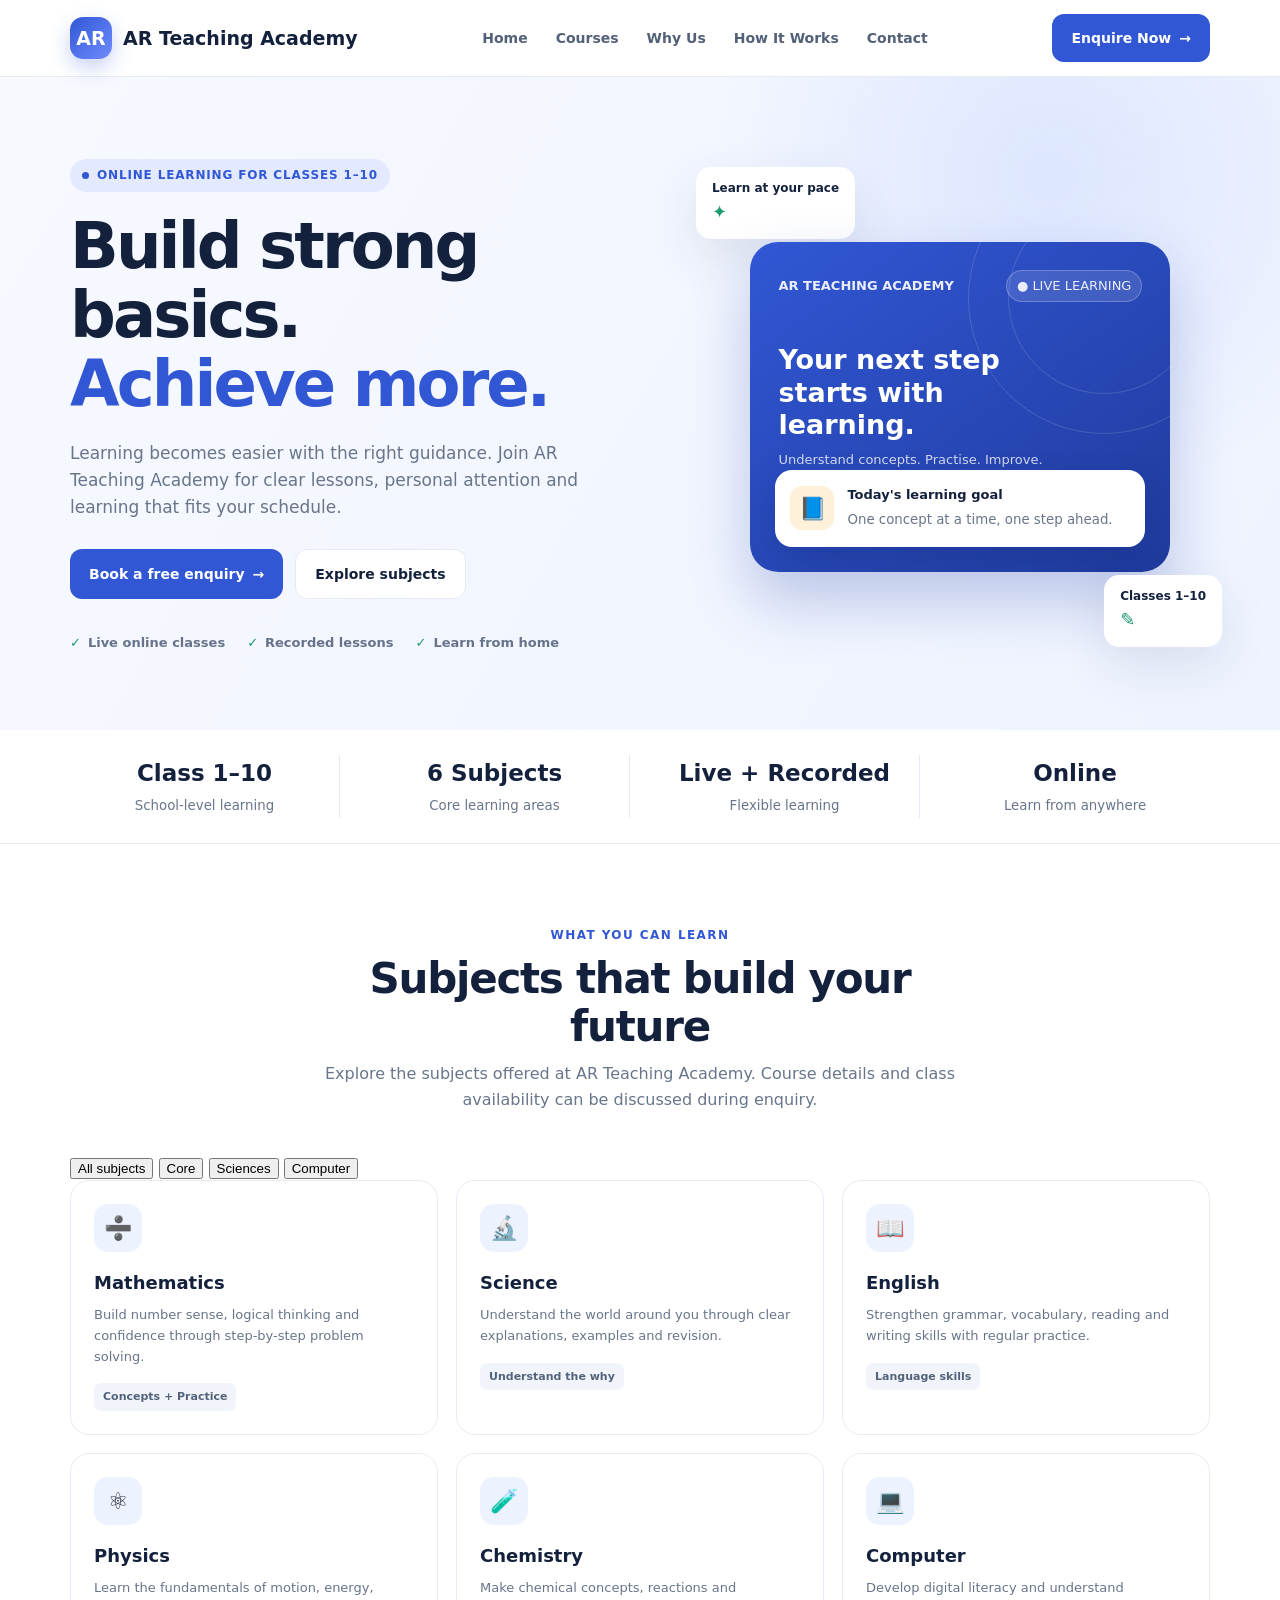
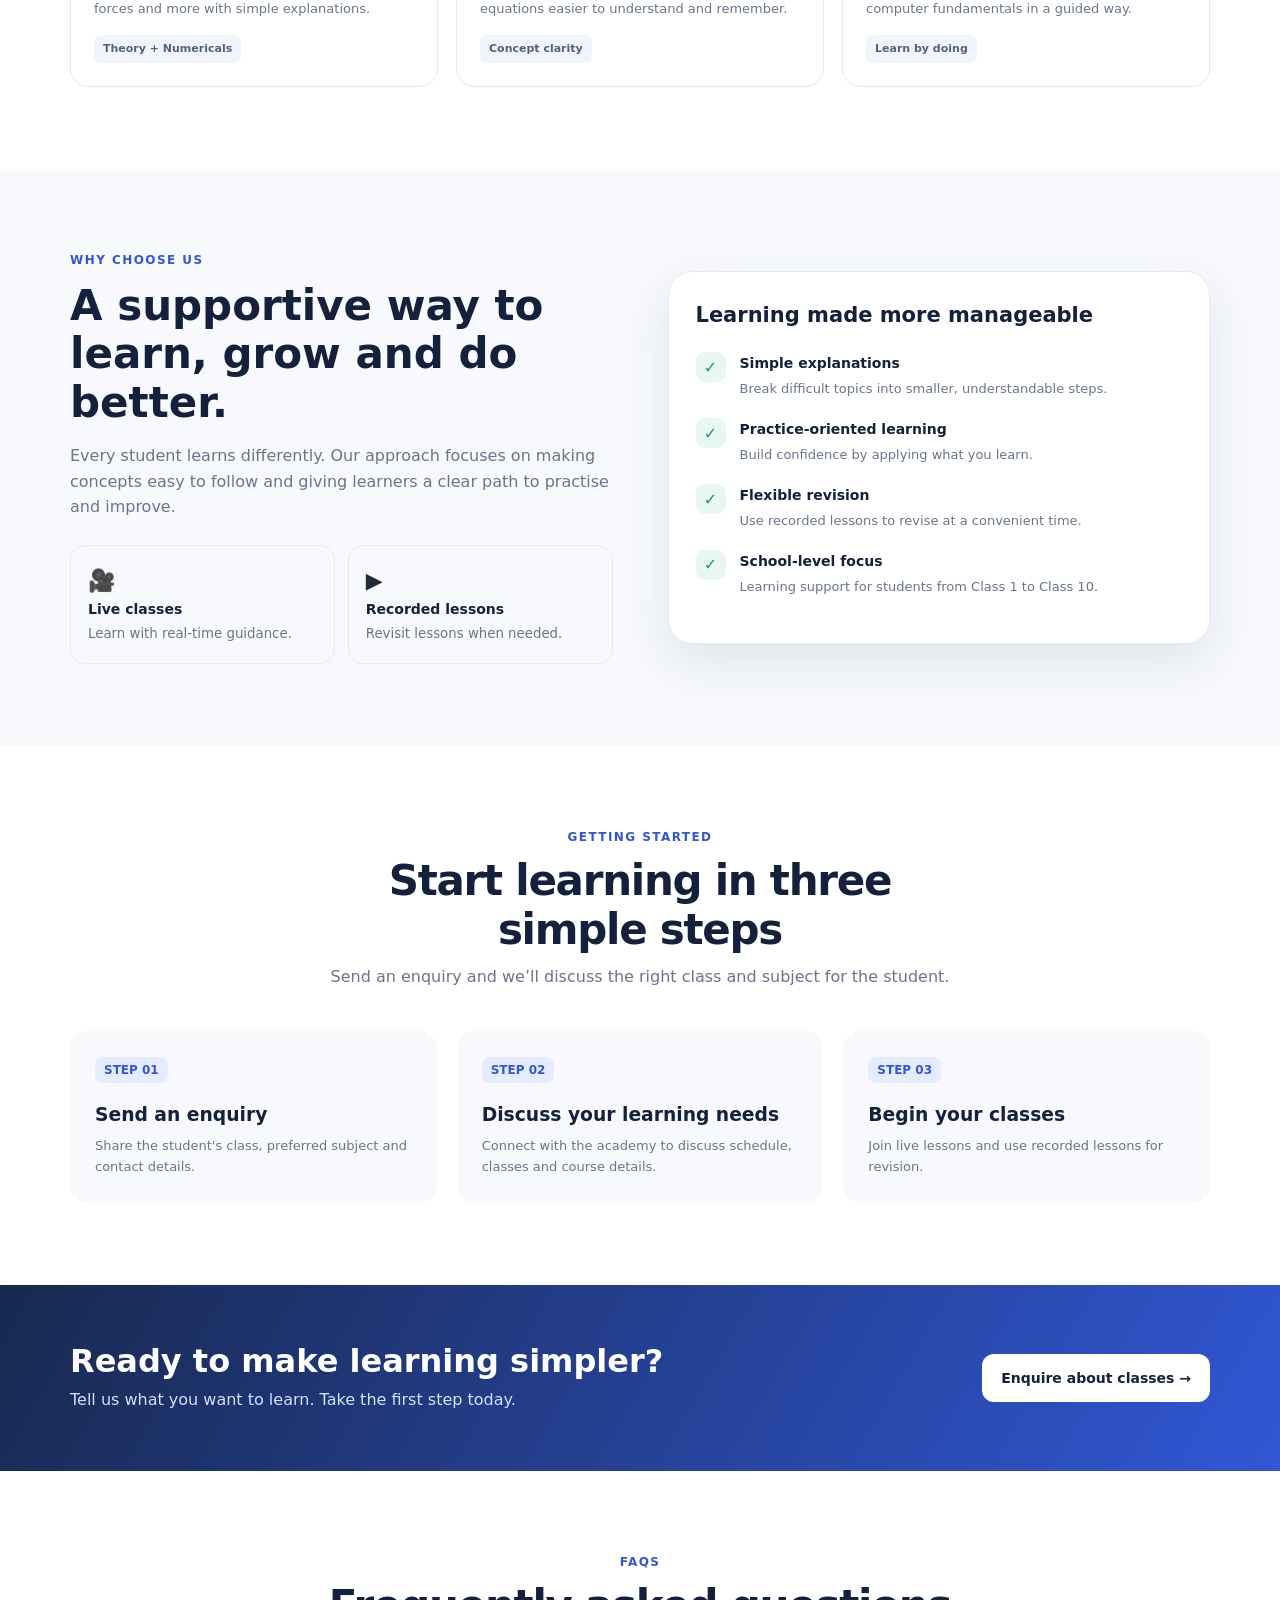
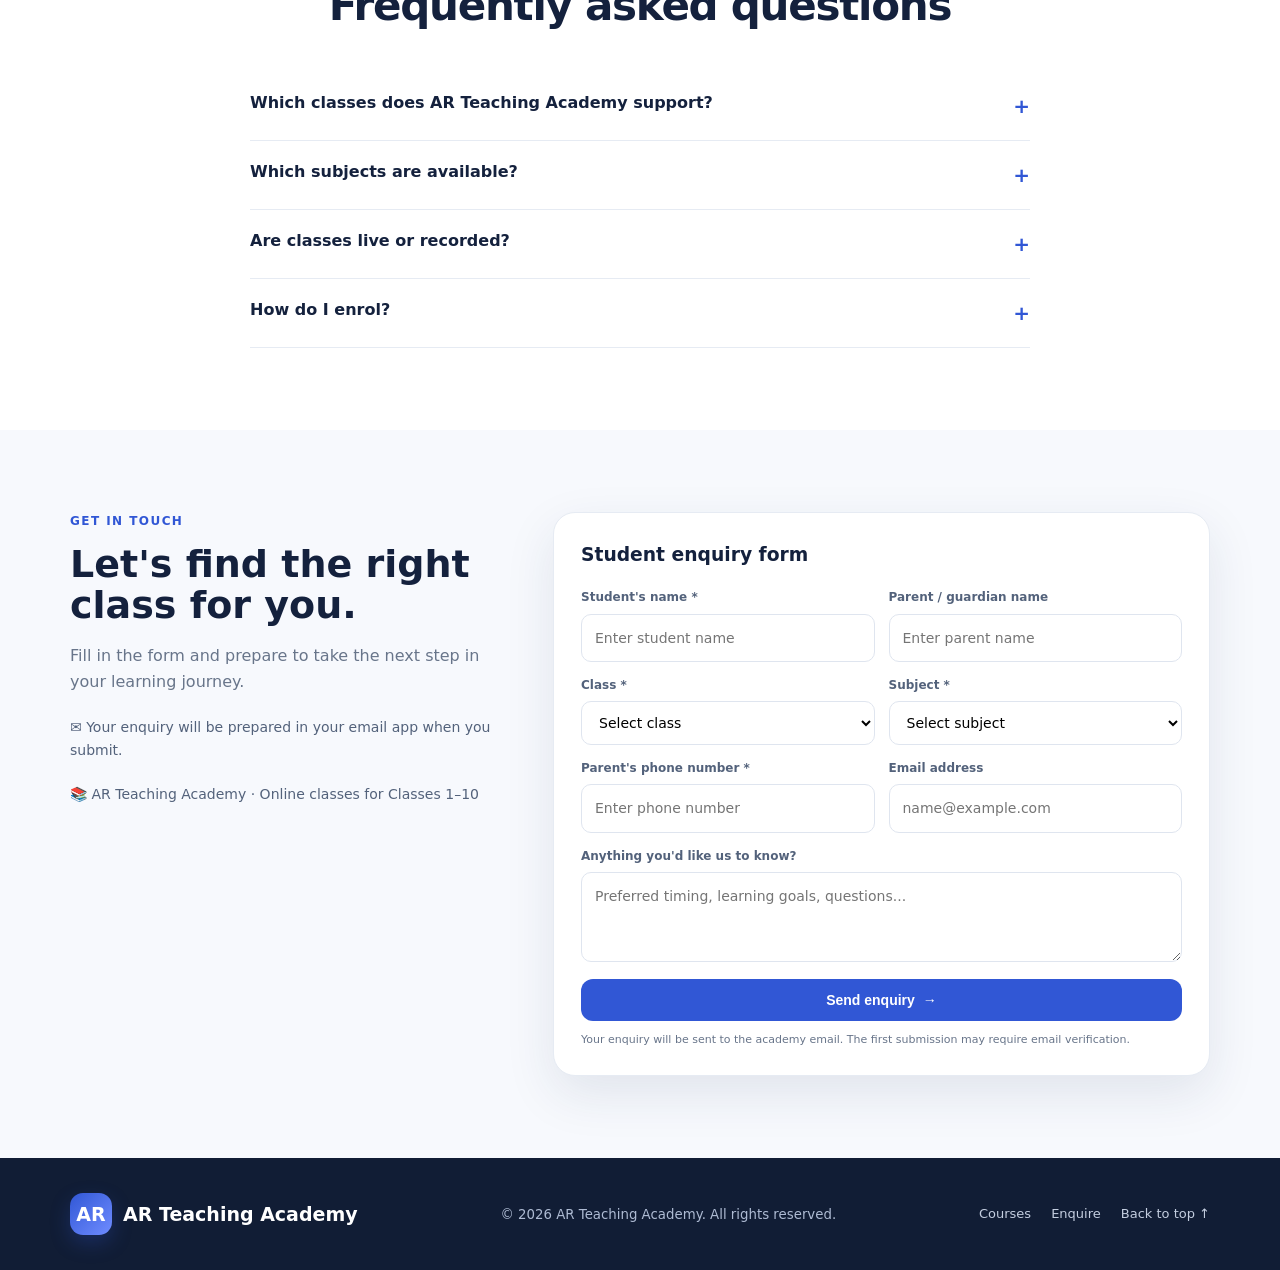
==== ar_teaching_academy.html @ ffdbba0b "Add AR Teaching Academy website" ====
<!DOCTYPE html>
<html lang="en">
<head>
<meta charset="UTF-8">
<meta name="viewport" content="width=device-width, initial-scale=1.0">
<meta name="description" content="AR Teaching Academy — online learning for Classes 1 to 10 with live and recorded lessons.">
<title>AR Teaching Academy | Learn. Grow. Succeed.</title>
<link rel="stylesheet" href="ar_teaching_academy.css">
</head>
<body>
<header>
  <div class="wrap nav">
    <a class="brand" href="#home"><span class="brand-mark">AR</span> AR Teaching Academy</a>
    <nav class="links" id="navLinks"><a href="#home">Home</a><a href="#courses">Courses</a><a href="#about">Why Us</a><a href="#how">How It Works</a><a href="#contact">Contact</a></nav>
    <a class="btn" href="#contact">Enquire Now <span>→</span></a>
    <button class="menu" id="menuBtn" aria-label="Open menu">☰</button>
  </div>
</header>
<main>
<section class="hero" id="home">
 <div class="wrap hero-grid">
  <div>
   <div class="eyebrow"><i></i> Online learning for Classes 1–10</div>
   <h1>Build strong basics.<br><span>Achieve more.</span></h1>
   <p>Learning becomes easier with the right guidance. Join AR Teaching Academy for clear lessons, personal attention and learning that fits your schedule.</p>
   <div class="hero-actions"><a class="btn" href="#contact">Book a free enquiry <span>→</span></a><a class="btn secondary" href="#courses">Explore subjects</a></div>
   <div class="proof"><span>Live online classes</span><span>Recorded lessons</span><span>Learn from home</span></div>
  </div>
  <div class="hero-art">
   <div class="float one">Learn at your pace <b>✦</b></div>
   <div class="study-card">
    <div class="card-top"><strong>AR TEACHING ACADEMY</strong><span class="live">● LIVE LEARNING</span></div>
    <div class="study-title">Your next step starts with learning.</div>
    <div class="study-sub">Understand concepts. Practise. Improve.</div>
    <div class="lesson"><div class="lesson-icon">📘</div><div><strong>Today's learning goal</strong><small>One concept at a time, one step ahead.</small></div></div>
   </div>
   <div class="float two">Classes 1–10 <b>✎</b></div>
  </div>
 </div>
</section>
<div class="stats"><div class="wrap stats-grid">
 <div class="stat"><strong>Class 1–10</strong><small>School-level learning</small></div>
 <div class="stat"><strong>6 Subjects</strong><small>Core learning areas</small></div>
 <div class="stat"><strong>Live + Recorded</strong><small>Flexible learning</small></div>
 <div class="stat"><strong>Online</strong><small>Learn from anywhere</small></div>
</div></div>
<section id="courses">
 <div class="wrap">
  <div class="section-head"><div class="kicker">What you can learn</div><h2>Subjects that build your future</h2><p>Explore the subjects offered at AR Teaching Academy. Course details and class availability can be discussed during enquiry.</p></div>
  <div class="course-filters" role="group" aria-label="Filter courses by subject area">
   <button class="course-filter" type="button" data-filter="all" aria-pressed="true">All subjects</button>
   <button class="course-filter" type="button" data-filter="core" aria-pressed="false">Core</button>
   <button class="course-filter" type="button" data-filter="science" aria-pressed="false">Sciences</button>
   <button class="course-filter" type="button" data-filter="computer" aria-pressed="false">Computer</button>
  </div>
  <div class="course-grid">
   <article class="course" data-category="core"><div class="course-icon">➗</div><h3>Mathematics</h3><p>Build number sense, logical thinking and confidence through step-by-step problem solving.</p><span class="tag">Concepts + Practice</span></article>
   <article class="course" data-category="science"><div class="course-icon">🔬</div><h3>Science</h3><p>Understand the world around you through clear explanations, examples and revision.</p><span class="tag">Understand the why</span></article>
   <article class="course" data-category="core"><div class="course-icon">📖</div><h3>English</h3><p>Strengthen grammar, vocabulary, reading and writing skills with regular practice.</p><span class="tag">Language skills</span></article>
   <article class="course" data-category="science"><div class="course-icon">⚛️</div><h3>Physics</h3><p>Learn the fundamentals of motion, energy, forces and more with simple explanations.</p><span class="tag">Theory + Numericals</span></article>
   <article class="course" data-category="science"><div class="course-icon">🧪</div><h3>Chemistry</h3><p>Make chemical concepts, reactions and equations easier to understand and remember.</p><span class="tag">Concept clarity</span></article>
   <article class="course" data-category="computer"><div class="course-icon">💻</div><h3>Computer</h3><p>Develop digital literacy and understand computer fundamentals in a guided way.</p><span class="tag">Learn by doing</span></article>
  </div>
 </div>
</section>
<section class="why" id="about">
 <div class="wrap why-grid">
  <div class="why-copy"><div class="kicker">Why choose us</div><h2>A supportive way to learn, grow and do better.</h2><p>Every student learns differently. Our approach focuses on making concepts easy to follow and giving learners a clear path to practise and improve.</p>
   <div class="mode-grid"><div class="mode"><span>🎥</span><strong>Live classes</strong><small>Learn with real-time guidance.</small></div><div class="mode"><span>▶️</span><strong>Recorded lessons</strong><small>Revisit lessons when needed.</small></div></div>
  </div>
  <div class="why-panel"><h3>Learning made more manageable</h3>
   <div class="feature"><div class="check">✓</div><div><strong>Simple explanations</strong><small>Break difficult topics into smaller, understandable steps.</small></div></div>
   <div class="feature"><div class="check">✓</div><div><strong>Practice-oriented learning</strong><small>Build confidence by applying what you learn.</small></div></div>
   <div class="feature"><div class="check">✓</div><div><strong>Flexible revision</strong><small>Use recorded lessons to revise at a convenient time.</small></div></div>
   <div class="feature"><div class="check">✓</div><div><strong>School-level focus</strong><small>Learning support for students from Class 1 to Class 10.</small></div></div>
  </div>
 </div>
</section>
<section id="how">
 <div class="wrap"><div class="section-head"><div class="kicker">Getting started</div><h2>Start learning in three simple steps</h2><p>Send an enquiry and we’ll discuss the right class and subject for the student.</p></div>
  <div class="steps">
   <div class="step"><span class="number">STEP 01</span><h3>Send an enquiry</h3><p>Share the student's class, preferred subject and contact details.</p></div>
   <div class="step"><span class="number">STEP 02</span><h3>Discuss your learning needs</h3><p>Connect with the academy to discuss schedule, classes and course details.</p></div>
   <div class="step"><span class="number">STEP 03</span><h3>Begin your classes</h3><p>Join live lessons and use recorded lessons for revision.</p></div>
  </div>
 </div>
</section>
<div class="cta"><div class="wrap cta-inner"><div><h2>Ready to make learning simpler?</h2><p>Tell us what you want to learn. Take the first step today.</p></div><a class="btn" href="#contact">Enquire about classes →</a></div></div>
<section>
 <div class="wrap"><div class="section-head"><div class="kicker">FAQs</div><h2>Frequently asked questions</h2></div>
  <div class="faq-list">
   <details class="faq"><summary>Which classes does AR Teaching Academy support?</summary><p>The academy is intended for students from Class 1 to Class 10.</p></details>
   <details class="faq"><summary>Which subjects are available?</summary><p>Mathematics, Science, English, Physics, Chemistry and Computer are listed. Ask us about the suitable subject for your class.</p></details>
   <details class="faq"><summary>Are classes live or recorded?</summary><p>The learning model includes both live and recorded lessons. Exact availability can be confirmed when you enquire.</p></details>
   <details class="faq"><summary>How do I enrol?</summary><p>Fill out the enquiry form below. The academy can then contact you to discuss the next steps.</p></details>
  </div>
 </div>
</section>
<section class="contact" id="contact">
 <div class="wrap contact-grid">
  <div class="contact-copy"><div class="kicker">Get in touch</div><h2>Let's find the right class for you.</h2><p>Fill in the form and prepare to take the next step in your learning journey.</p><div class="contact-detail">✉️ Your enquiry will be prepared in your email app when you submit.</div><div class="contact-detail">📚 AR Teaching Academy · Online classes for Classes 1–10</div></div>
  <form class="form" id="enquiryForm" action="https://formsubmit.co/rdubeyadarsh@gmail.com" method="POST">
   <h3>Student enquiry form</h3>
   <input type="hidden" name="_subject" value="New student enquiry - AR Teaching Academy">
   <input type="hidden" name="_template" value="table">
   <div class="fields">
    <div class="field"><label for="student">Student's name *</label><input id="student" name="student" required placeholder="Enter student name"></div>
    <div class="field"><label for="parent">Parent / guardian name</label><input id="parent" name="parent" placeholder="Enter parent name"></div>
    <div class="field"><label for="class">Class *</label><select id="class" name="class" required><option value="">Select class</option><option>Class 1</option><option>Class 2</option><option>Class 3</option><option>Class 4</option><option>Class 5</option><option>Class 6</option><option>Class 7</option><option>Class 8</option><option>Class 9</option><option>Class 10</option></select></div>
    <div class="field"><label for="subject">Subject *</label><select id="subject" name="subject" required><option value="">Select subject</option><option>Mathematics</option><option>Science</option><option>English</option><option>Physics</option><option>Chemistry</option><option>Computer</option></select></div>
    <div class="field"><label for="phone">Parent's phone number *</label><input id="phone" name="phone" type="tel" required pattern="[0-9+\-\s]{8,15}" placeholder="Enter phone number"></div>
    <div class="field"><label for="email">Email address</label><input id="email" name="email" type="email" placeholder="name@example.com"></div>
    <div class="field full"><label for="message">Anything you'd like us to know?</label><textarea id="message" name="message" placeholder="Preferred timing, learning goals, questions..."></textarea></div>
   </div>
  <button class="btn" type="submit">Send enquiry <span>→</span></button>
  <p class="notice">Your enquiry will be sent to the academy email. The first submission may require email verification.</p>
  </form>
 </div>
</section>
</main>
<footer><div class="wrap foot"><a class="brand" href="#home"><span class="brand-mark">AR</span> AR Teaching Academy</a><small>© <span id="year"></span> AR Teaching Academy. All rights reserved.</small><div class="foot-links"><a href="#courses">Courses</a><a href="#contact">Enquire</a><a href="#home">Back to top ↑</a></div></div></footer>
<script>
const menuBtn=document.getElementById('menuBtn'), navLinks=document.getElementById('navLinks');
menuBtn.addEventListener('click',()=>navLinks.classList.toggle('show'));
navLinks.querySelectorAll('a').forEach(a=>a.addEventListener('click',()=>navLinks.classList.remove('show')));
const courseFilters=document.querySelectorAll('.course-filter');
const courseCards=document.querySelectorAll('.course');
courseFilters.forEach(button=>button.addEventListener('click',()=>{
 const filter=button.dataset.filter;
 courseCards.forEach(card=>card.hidden=filter!=='all'&&card.dataset.category!==filter);
 courseFilters.forEach(item=>item.setAttribute('aria-pressed',String(item===button)));
}));
document.getElementById('year').textContent=new Date().getFullYear();
</script>
</body>
</html>
---- ar_teaching_academy.css ----
:root{--navy:#14213d;--blue:#3157d5;--sky:#edf3ff;--ink:#202a3b;--muted:#68758a;--white:#fff;--line:#e6ebf3;--gold:#ffbd59;--green:#1c9b73;--shadow:0 18px 50px rgba(25,48,91,.10)}
*{box-sizing:border-box}html{scroll-behavior:smooth}body{margin:0;font-family:Inter,ui-sans-serif,system-ui,-apple-system,"Segoe UI",sans-serif;color:var(--ink);background:#fff;line-height:1.6}a{text-decoration:none;color:inherit}.wrap{width:min(1140px,calc(100% - 40px));margin:auto}
header{position:sticky;top:0;z-index:20;background:rgba(255,255,255,.94);backdrop-filter:blur(14px);border-bottom:1px solid var(--line)}.nav{height:76px;display:flex;align-items:center;justify-content:space-between}.brand{display:flex;align-items:center;gap:11px;font-weight:800;color:var(--navy);font-size:19px}.brand-mark{width:42px;height:42px;border-radius:13px;background:linear-gradient(135deg,#3157d5,#6f8cff);display:grid;place-items:center;color:white;font-weight:900;box-shadow:0 8px 20px #3157d544}.links{display:flex;align-items:center;gap:28px;color:#526078;font-size:14px;font-weight:600}.links a:hover{color:var(--blue)}.btn{border:0;border-radius:12px;padding:13px 19px;background:var(--blue);color:#fff;font-weight:700;font-size:14px;cursor:pointer;display:inline-flex;align-items:center;justify-content:center;gap:8px;transition:.2s}.btn:hover{transform:translateY(-2px);box-shadow:0 10px 22px #3157d533}.btn.secondary{background:#fff;color:var(--navy);border:1px solid var(--line)}.menu{display:none;background:none;border:0;font-size:25px;color:var(--navy)}
.hero{background:radial-gradient(circle at 82% 15%,#dce6ff 0,transparent 28%),linear-gradient(120deg,#f7f9ff,#eef3ff);padding:82px 0 76px;overflow:hidden}.hero-grid{display:grid;grid-template-columns:1.08fr .92fr;gap:55px;align-items:center}.eyebrow{display:inline-flex;align-items:center;gap:8px;background:#e3eaff;color:#3157d5;padding:7px 12px;border-radius:99px;font-size:12px;font-weight:800;letter-spacing:.07em;text-transform:uppercase}.eyebrow i{width:7px;height:7px;background:#3157d5;border-radius:50%}h1{font-size:clamp(42px,5vw,64px);line-height:1.08;letter-spacing:-.045em;color:var(--navy);margin:20px 0}h1 span{color:var(--blue)}.hero p{font-size:17px;color:var(--muted);max-width:550px;margin:0 0 28px}.hero-actions{display:flex;gap:12px;flex-wrap:wrap}.proof{display:flex;gap:22px;margin-top:34px;color:#66738a;font-size:13px;font-weight:600}.proof span:before{content:"✓";color:var(--green);font-weight:900;margin-right:7px}.hero-art{position:relative;min-height:380px;display:grid;place-items:center}.study-card{position:relative;width:min(420px,100%);height:330px;border-radius:28px;background:linear-gradient(145deg,#3157d5,#203b9d);box-shadow:0 28px 60px #2343a644;padding:28px;color:white;overflow:hidden}.study-card:before,.study-card:after{content:"";position:absolute;border:1px solid #ffffff25;border-radius:50%;width:270px;height:270px;right:-70px;top:-80px}.study-card:after{width:190px;height:190px;right:-30px;top:-40px}.card-top{display:flex;justify-content:space-between;align-items:center;font-size:13px;opacity:.9}.live{background:#ffffff22;border:1px solid #ffffff44;border-radius:99px;padding:5px 10px}.study-title{font-size:27px;line-height:1.2;font-weight:800;margin:42px 0 8px;max-width:260px}.study-sub{opacity:.8;font-size:13px}.lesson{position:absolute;bottom:25px;left:25px;right:25px;background:#fff;color:var(--navy);border-radius:17px;padding:15px;display:flex;align-items:center;gap:13px;box-shadow:0 12px 30px #102b7044}.lesson-icon{width:44px;height:44px;border-radius:12px;background:#fff0d9;display:grid;place-items:center;font-size:22px}.lesson strong{display:block;font-size:13px}.lesson small{color:var(--muted)}.float{position:absolute;background:#fff;border-radius:15px;padding:12px 16px;box-shadow:var(--shadow);font-size:12px;font-weight:800;color:var(--navy)}.float.one{left:-15px;top:42px}.float.two{right:-12px;bottom:32px}.float b{color:var(--green);font-size:18px;display:block}
.stats{padding:25px 0;border-bottom:1px solid var(--line)}.stats-grid{display:grid;grid-template-columns:repeat(4,1fr);gap:20px}.stat{text-align:center;border-right:1px solid var(--line)}.stat:last-child{border:0}.stat strong{font-size:23px;color:var(--navy);display:block}.stat small{color:var(--muted)}
section{padding:82px 0}.section-head{text-align:center;max-width:650px;margin:0 auto 42px}.kicker{color:var(--blue);font-size:12px;font-weight:800;letter-spacing:.12em;text-transform:uppercase}.section-head h2{font-size:clamp(29px,4vw,42px);line-height:1.15;color:var(--navy);letter-spacing:-.03em;margin:10px 0}.section-head p{color:var(--muted);margin:0}.course-grid{display:grid;grid-template-columns:repeat(3,1fr);gap:18px}.course{border:1px solid var(--line);border-radius:19px;padding:23px;background:#fff;transition:.2s}.course:hover{transform:translateY(-5px);box-shadow:var(--shadow);border-color:#cbd7ff}.course-icon{width:48px;height:48px;border-radius:14px;display:grid;place-items:center;font-size:23px;background:#edf2ff;margin-bottom:17px}.course h3{margin:0 0 7px;color:var(--navy);font-size:18px}.course p{margin:0;color:var(--muted);font-size:13px}.tag{display:inline-block;margin-top:16px;background:#f1f5fb;color:#53627b;padding:5px 9px;border-radius:7px;font-size:11px;font-weight:700}
.why{background:#f7f9fd}.why-grid{display:grid;grid-template-columns:1fr 1fr;gap:55px;align-items:center}.why-panel{background:#fff;border:1px solid var(--line);border-radius:24px;padding:27px;box-shadow:var(--shadow)}.why-panel h3{margin:0 0 20px;color:var(--navy);font-size:21px}.feature{display:flex;gap:14px;margin:18px 0}.check{flex:none;width:30px;height:30px;border-radius:9px;background:#e8f7f1;color:var(--green);display:grid;place-items:center;font-weight:900}.feature strong{display:block;color:var(--navy);font-size:14px}.feature small{color:var(--muted);font-size:13px}.why-copy h2{font-size:clamp(30px,4vw,42px);line-height:1.15;color:var(--navy);margin:12px 0}.why-copy p{color:var(--muted)}.mode-grid{display:grid;grid-template-columns:1fr 1fr;gap:13px;margin-top:25px}.mode{padding:17px;border:1px solid var(--line);border-radius:15px}.mode span{font-size:22px}.mode strong{display:block;color:var(--navy);font-size:14px}.mode small{color:var(--muted)}
.steps{display:grid;grid-template-columns:repeat(3,1fr);gap:20px}.step{padding:25px;border-radius:18px;background:#f7f9fd}.number{font-size:12px;font-weight:900;color:var(--blue);background:#e5ecff;border-radius:8px;padding:6px 9px}.step h3{color:var(--navy);margin:18px 0 6px}.step p{color:var(--muted);font-size:13px;margin:0}
.cta{background:linear-gradient(120deg,#18294f,#3157d5);color:#fff;padding:58px 0}.cta-inner{display:flex;align-items:center;justify-content:space-between;gap:25px}.cta h2{font-size:32px;line-height:1.15;margin:0 0 8px}.cta p{margin:0;color:#d6e0ff}.cta .btn{background:#fff;color:var(--navy);white-space:nowrap}
.faq-list{max-width:780px;margin:auto}.faq{border-bottom:1px solid var(--line);padding:18px 0}.faq summary{font-weight:750;color:var(--navy);cursor:pointer;list-style:none;display:flex;justify-content:space-between;gap:20px}.faq summary:after{content:"+";color:var(--blue);font-size:20px}.faq[open] summary:after{content:"−"}.faq p{color:var(--muted);font-size:14px;margin:12px 0 0}
.contact{background:#f7f9fd}.contact-grid{display:grid;grid-template-columns:.8fr 1.2fr;gap:45px;align-items:start}.contact-copy h2{font-size:38px;line-height:1.1;color:var(--navy);margin:12px 0}.contact-copy p{color:var(--muted)}.contact-detail{margin-top:22px;color:#53627b;font-size:14px}.form{background:#fff;border:1px solid var(--line);border-radius:22px;padding:27px;box-shadow:var(--shadow)}.form h3{margin:0 0 18px;color:var(--navy)}.fields{display:grid;grid-template-columns:1fr 1fr;gap:14px}.field{display:flex;flex-direction:column;gap:6px}.field.full{grid-column:1/-1}.field label{font-size:12px;font-weight:750;color:#53627b}.field input,.field select,.field textarea{width:100%;border:1px solid #dfe5ef;border-radius:10px;padding:12px 13px;font:inherit;font-size:14px;outline:none;background:#fff}.field input:focus,.field select:focus,.field textarea:focus{border-color:var(--blue);box-shadow:0 0 0 3px #3157d51a}.field textarea{resize:vertical;min-height:90px}.form .btn{width:100%;margin-top:17px}.notice{font-size:11px;color:var(--muted);margin:10px 0 0}.success{display:none;background:#e8f7f1;color:#167452;padding:12px;border-radius:10px;font-size:13px;margin-top:12px}
footer{background:#111d35;color:#dce4f6;padding:35px 0}.foot{display:flex;justify-content:space-between;align-items:center;gap:20px}.foot .brand{color:#fff}.foot small{color:#aebbd3}.foot-links{display:flex;gap:20px;font-size:13px;color:#c4cee0}
@media(max-width:800px){.links{display:none;position:absolute;top:76px;left:0;right:0;background:white;padding:20px 25px;border-bottom:1px solid var(--line);flex-direction:column;align-items:flex-start}.links.show{display:flex}.menu{display:block}.nav>.btn{display:none}.hero-grid,.why-grid,.contact-grid{grid-template-columns:1fr}.hero{padding:58px 0}.hero-art{min-height:340px}.float{display:none}.course-grid{grid-template-columns:repeat(2,1fr)}.stats-grid{grid-template-columns:repeat(2,1fr);row-gap:22px}.stat:nth-child(2){border:0}.steps{grid-template-columns:1fr}.cta-inner{align-items:flex-start;flex-direction:column}}
@media(max-width:520px){.wrap{width:min(100% - 30px,1140px)}section{padding:62px 0}.course-grid{grid-template-columns:1fr}.hero-art{min-height:300px}.study-card{height:290px;padding:22px}.study-title{margin-top:32px;font-size:24px}.lesson{left:15px;right:15px;bottom:15px}.proof{gap:12px;flex-wrap:wrap}.fields{grid-template-columns:1fr}.field.full{grid-column:auto}.foot{align-items:flex-start;flex-direction:column}.foot-links{flex-wrap:wrap}}
@media(min-width:801px){.float.one{top:-50px}.float.two{bottom:-50px}}
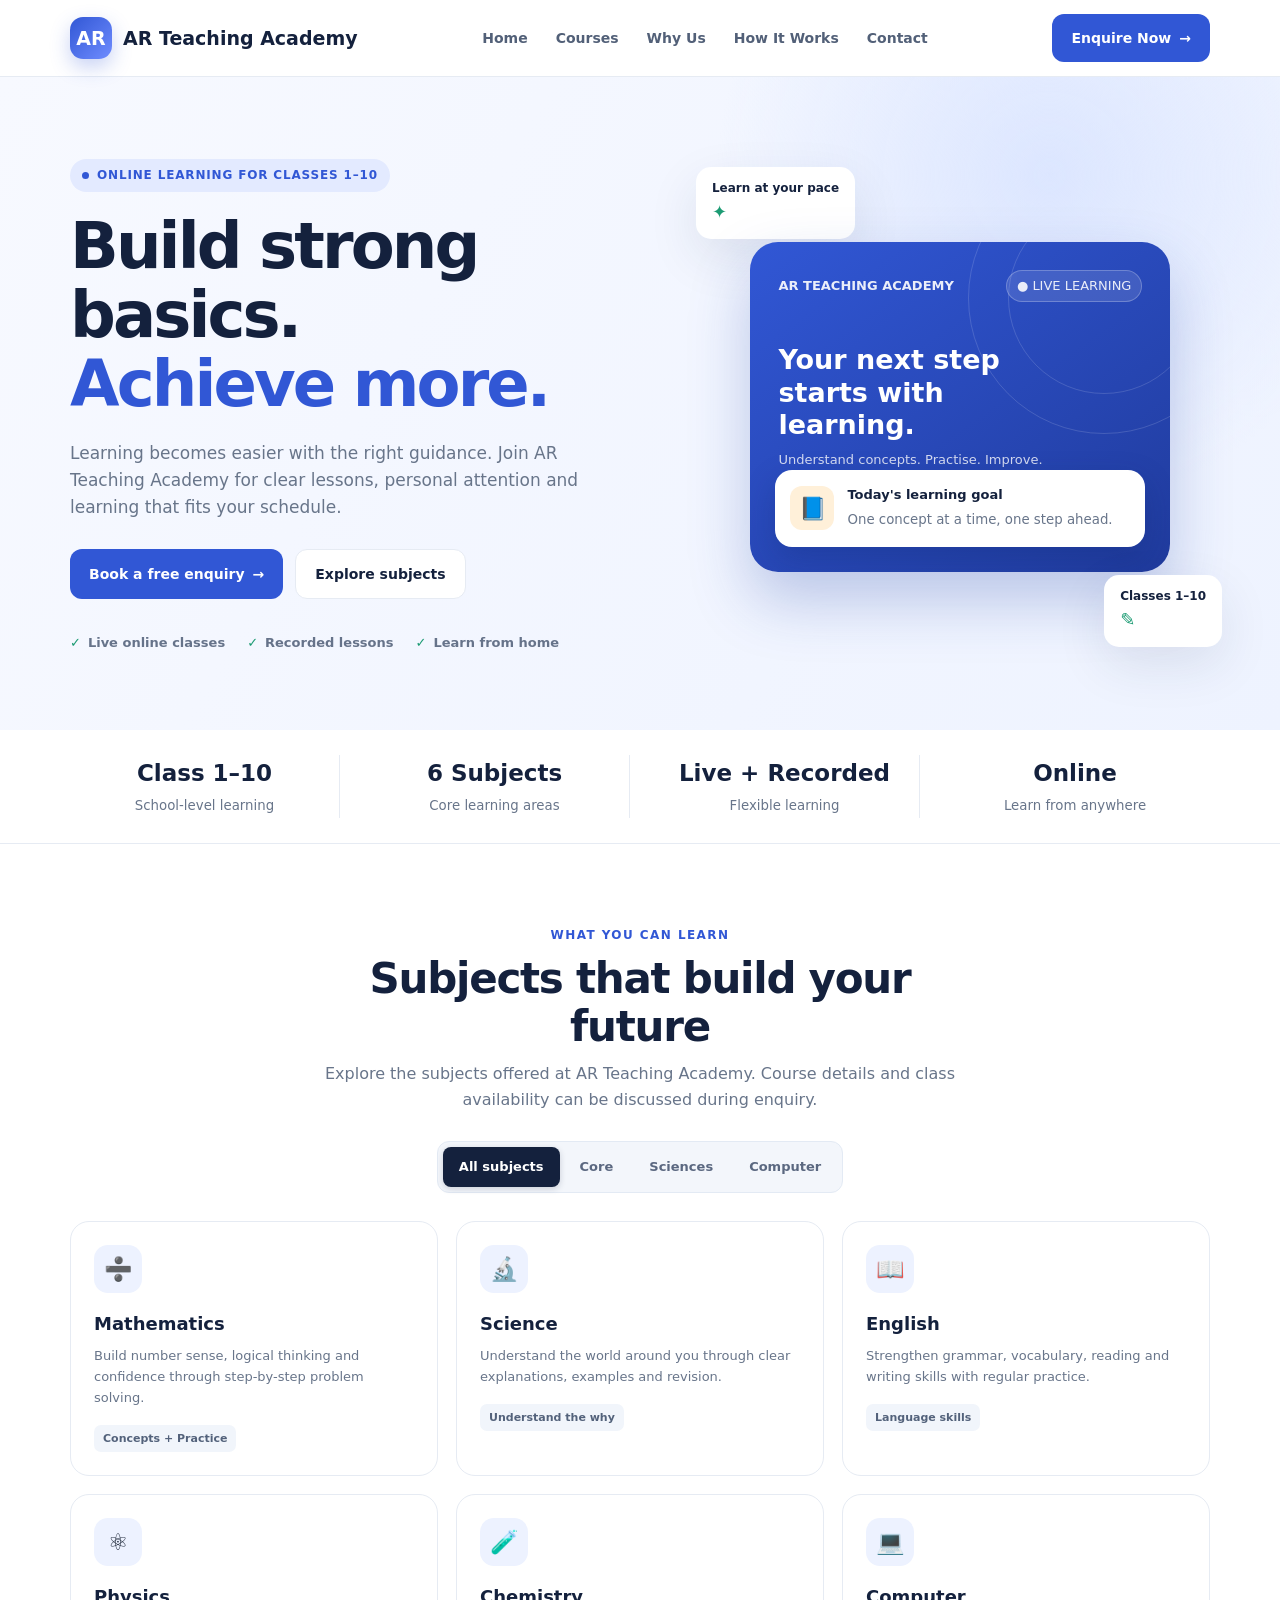
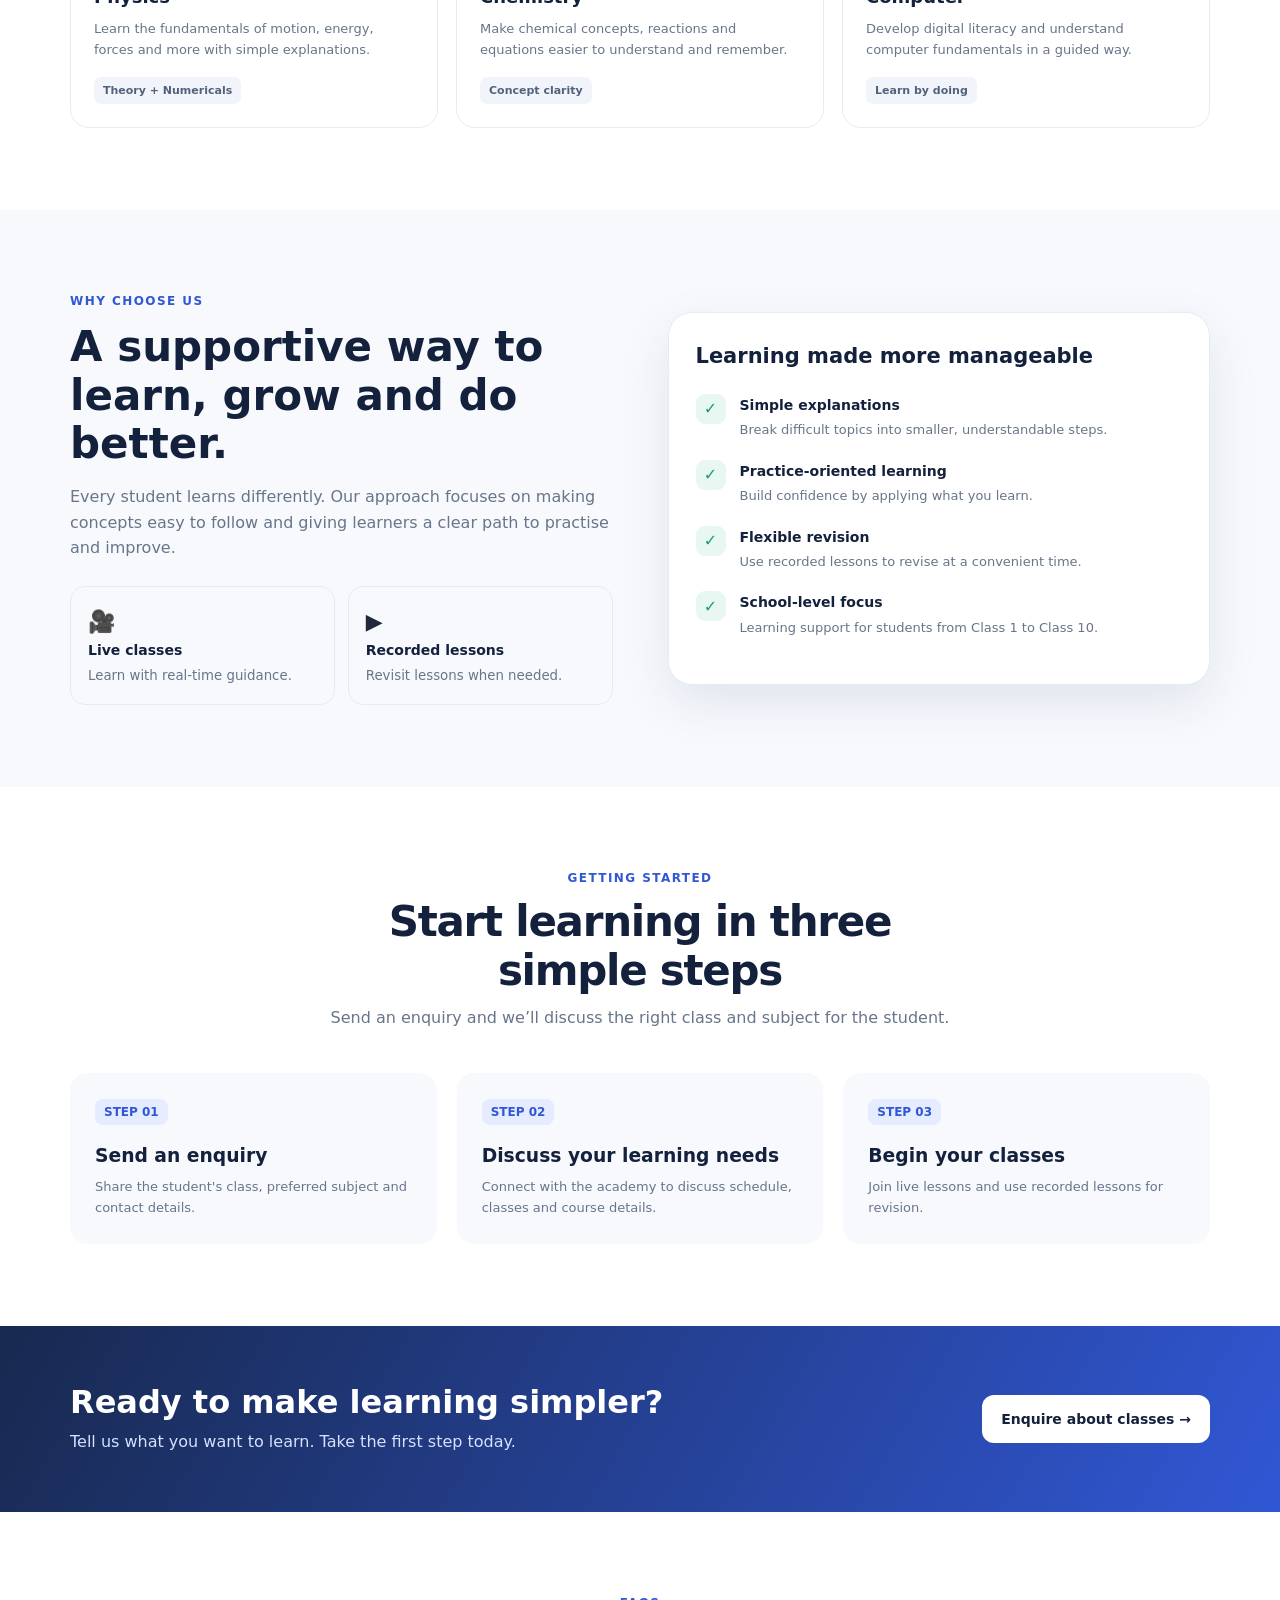
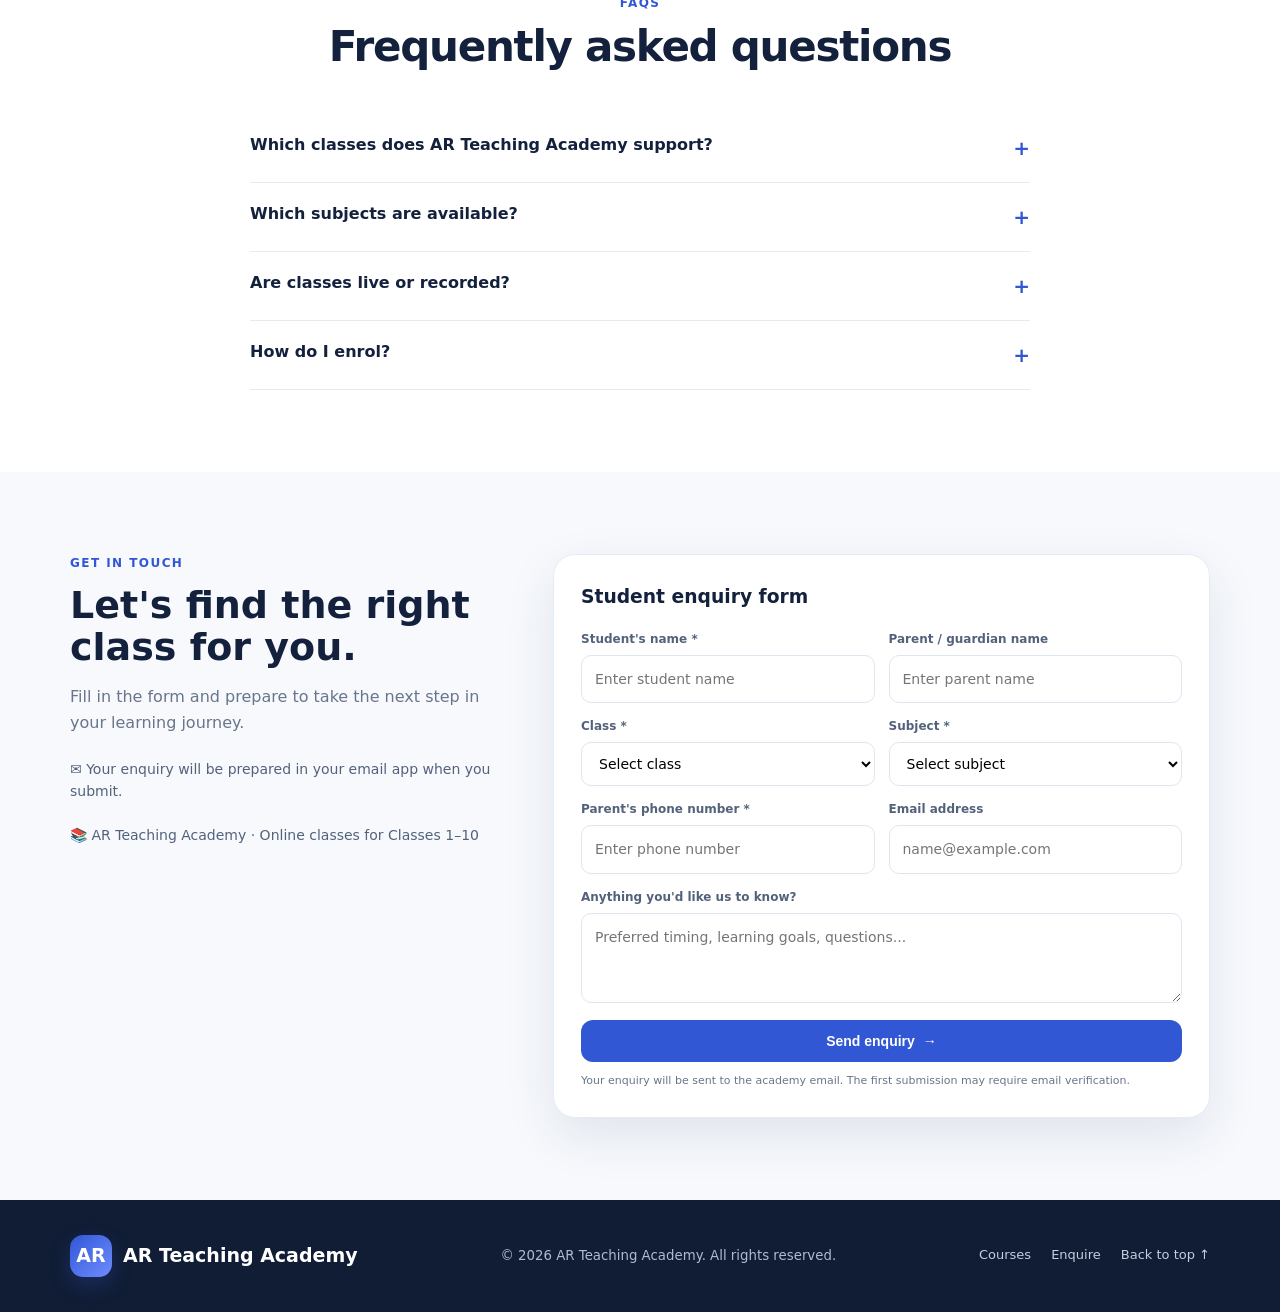
==== commit e1da86d3: "Rename homepage to ar_teaching_academy.html" ====
--- a/ar_teaching_academy.html
+++ b/ar_teaching_academy.html
@@ -5,7 +5,7 @@
 <meta name="viewport" content="width=device-width, initial-scale=1.0">
 <meta name="description" content="AR Teaching Academy — online learning for Classes 1 to 10 with live and recorded lessons.">
 <title>AR Teaching Academy | Learn. Grow. Succeed.</title>
-<link rel="stylesheet" href="ar_teaching_academy.css">
+<link rel="stylesheet" href="ar_teaching_academy.css?v=2">
 </head>
 <body>
 <header>
@@ -133,4 +133,4 @@
 document.getElementById('year').textContent=new Date().getFullYear();
 </script>
 </body>
-</html>+</html>
--- a/ar_teaching_academy.css
+++ b/ar_teaching_academy.css
@@ -13,3 +13,10 @@
 @media(max-width:800px){.links{display:none;position:absolute;top:76px;left:0;right:0;background:white;padding:20px 25px;border-bottom:1px solid var(--line);flex-direction:column;align-items:flex-start}.links.show{display:flex}.menu{display:block}.nav>.btn{display:none}.hero-grid,.why-grid,.contact-grid{grid-template-columns:1fr}.hero{padding:58px 0}.hero-art{min-height:340px}.float{display:none}.course-grid{grid-template-columns:repeat(2,1fr)}.stats-grid{grid-template-columns:repeat(2,1fr);row-gap:22px}.stat:nth-child(2){border:0}.steps{grid-template-columns:1fr}.cta-inner{align-items:flex-start;flex-direction:column}}
 @media(max-width:520px){.wrap{width:min(100% - 30px,1140px)}section{padding:62px 0}.course-grid{grid-template-columns:1fr}.hero-art{min-height:300px}.study-card{height:290px;padding:22px}.study-title{margin-top:32px;font-size:24px}.lesson{left:15px;right:15px;bottom:15px}.proof{gap:12px;flex-wrap:wrap}.fields{grid-template-columns:1fr}.field.full{grid-column:auto}.foot{align-items:flex-start;flex-direction:column}.foot-links{flex-wrap:wrap}}
 @media(min-width:801px){.float.one{top:-50px}.float.two{bottom:-50px}}
+.course-filters{display:flex;width:fit-content;max-width:100%;gap:4px;margin:-14px auto 28px;padding:5px;border:1px solid #e3eaf4;border-radius:12px;background:#f3f6fb}
+.course-filter{min-height:40px;padding:9px 15px;border:1px solid transparent;border-radius:8px;background:transparent;color:#5b6880;font:inherit;font-size:13px;font-weight:700;cursor:pointer;transition:background .18s ease,color .18s ease,box-shadow .18s ease}
+.course-filter:hover:not([aria-pressed="true"]){background:#fff;color:var(--navy)}
+.course-filter[aria-pressed="true"]{background:var(--navy);color:#fff;box-shadow:0 2px 6px rgba(20,33,61,.18)}
+.course-filter:focus-visible{position:relative;z-index:1;outline:3px solid #9db5ff;outline-offset:2px}
+.course[hidden]{display:none}
+@media(max-width:520px){.course-filters{display:grid;grid-template-columns:1fr 1fr;width:100%;margin:-10px auto 24px;gap:5px}.course-filter{padding:9px 8px}}
